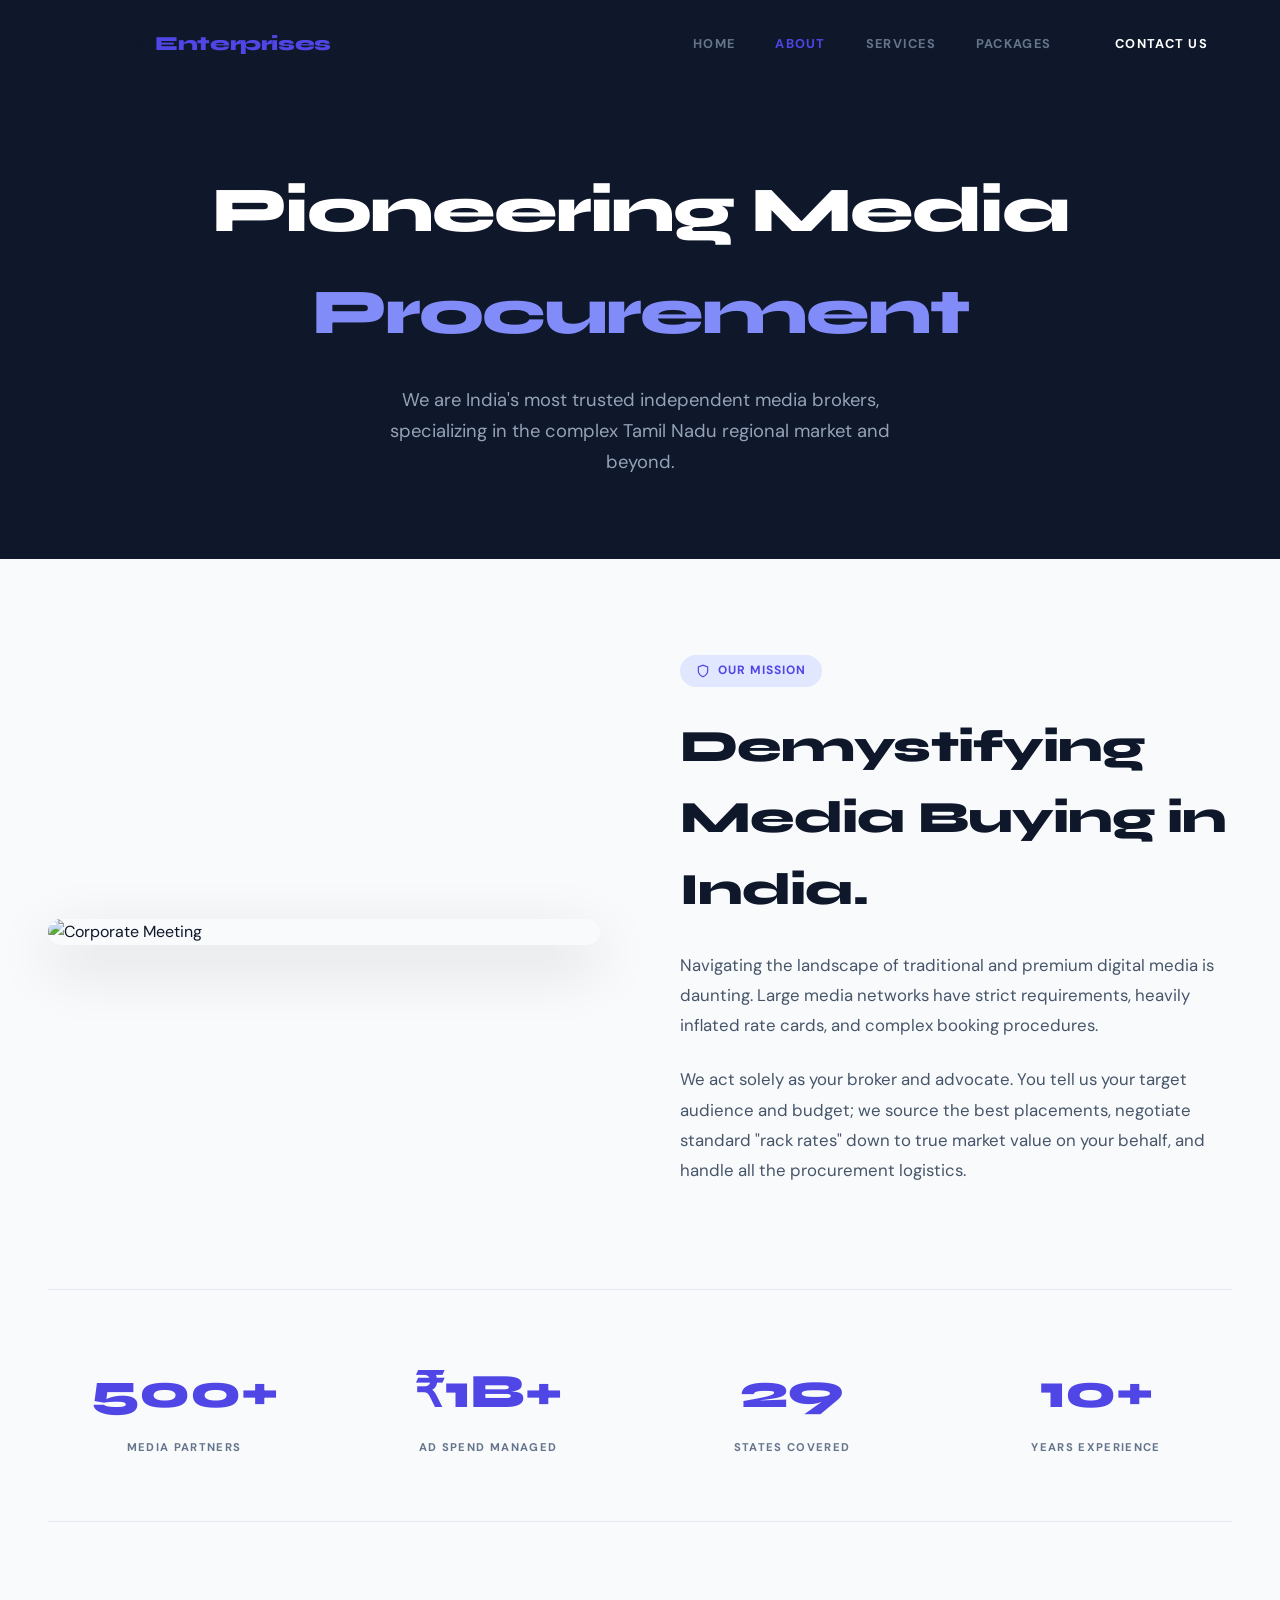
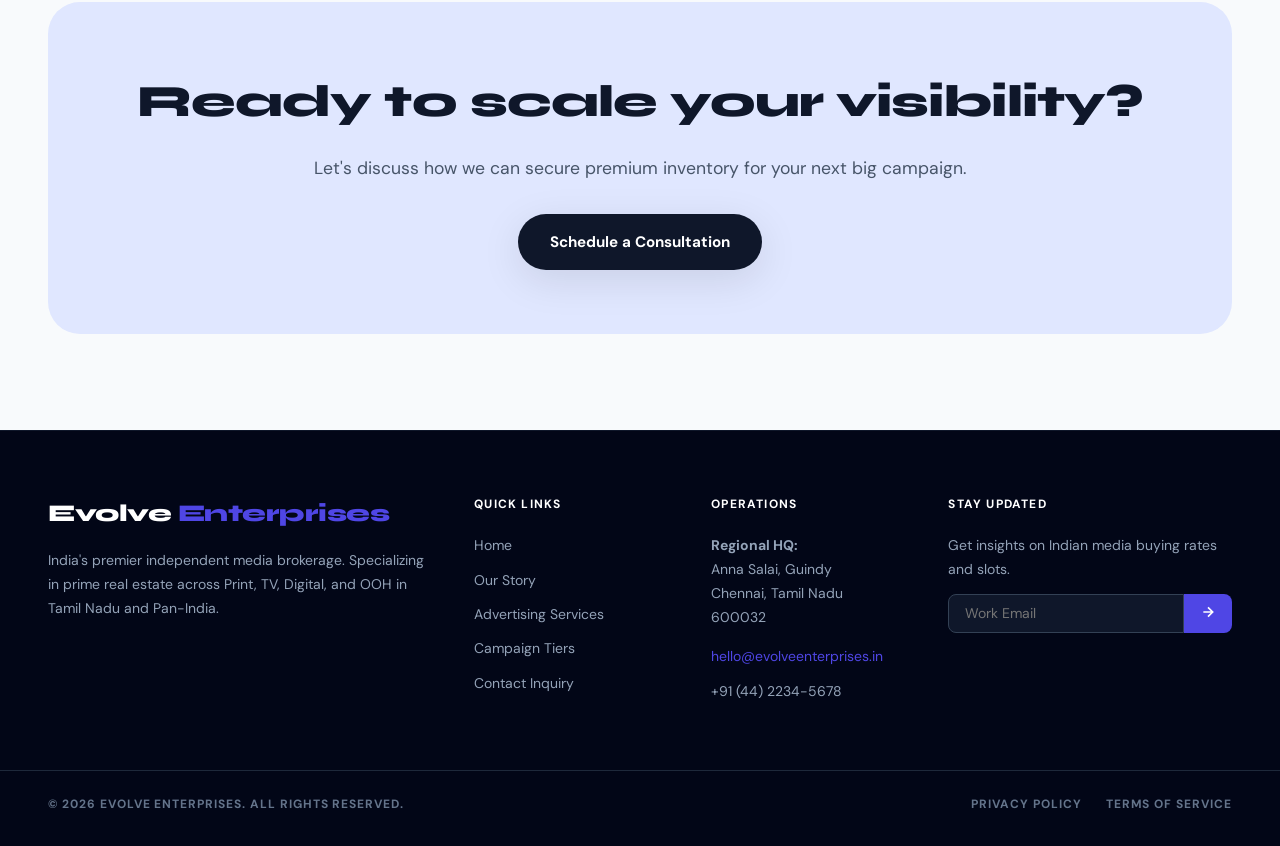
==== pages/about.html @ 765dad12 "Initial commit - Evolve static site" ====
<!DOCTYPE html>
<html lang="en">
<head>
  <meta charset="UTF-8" />
  <meta name="viewport" content="width=device-width, initial-scale=1.0" />
  <title>About — Evolve Enterprises</title>
  <link rel="stylesheet" href="../css/style.css" />
  <style>
    .page-hero {
      background: var(--slate-900);
      color: var(--white);
      padding: 10rem 0 5rem;
      text-align: center;
    }
    .page-hero-title {
      font-family: var(--font-display);
      font-weight: 800;
      font-size: clamp(2.5rem, 5vw, 4rem);
      letter-spacing: -0.03em;
      margin-bottom: 1.25rem;
    }
    .page-hero-title span { color: #818cf8; }
    .page-hero-sub { font-size: 1.15rem; color: var(--slate-400); max-width: 560px; margin: 0 auto; line-height: 1.7; }

    .about-grid { display: grid; grid-template-columns: 1fr 1fr; gap: 5rem; align-items: center; margin-bottom: 5rem; }
    .about-img-wrap { position: relative; }
    .about-img-wrap img { border-radius: var(--radius-2xl); box-shadow: var(--shadow-xl); }
    .about-body { font-size: 1.05rem; color: var(--slate-600); line-height: 1.8; }
    .about-body p { margin-bottom: 1.5rem; }

    .mission-badge {
      display: inline-flex;
      align-items: center;
      gap: 0.5rem;
      padding: 0.4rem 1rem;
      border-radius: var(--radius-full);
      background: var(--indigo-light);
      color: var(--indigo);
      font-size: 0.75rem;
      font-weight: 700;
      text-transform: uppercase;
      letter-spacing: 0.08em;
      margin-bottom: 1.5rem;
    }
    .about-section-title {
      font-family: var(--font-display);
      font-weight: 800;
      font-size: clamp(2rem, 3.5vw, 2.8rem);
      letter-spacing: -0.02em;
      color: var(--slate-900);
      margin-bottom: 1.5rem;
    }

    .stats-row {
      display: grid;
      grid-template-columns: repeat(4, 1fr);
      gap: 2rem;
      padding: 4rem 0;
      border-top: 1px solid var(--slate-200);
      border-bottom: 1px solid var(--slate-200);
      margin-bottom: 5rem;
    }
    .stat-item { text-align: center; }
    .stat-num {
      font-family: var(--font-display);
      font-weight: 800;
      font-size: clamp(2rem, 4vw, 3rem);
      color: var(--indigo);
      margin-bottom: 0.5rem;
    }
    .stat-label {
      font-size: 0.7rem;
      font-weight: 700;
      text-transform: uppercase;
      letter-spacing: 0.12em;
      color: var(--slate-500);
    }

    .cta-box {
      background: var(--indigo-light);
      border-radius: var(--radius-2xl);
      padding: 4rem;
      text-align: center;
    }
    .cta-box-title {
      font-family: var(--font-display);
      font-weight: 800;
      font-size: clamp(2rem, 3.5vw, 3rem);
      color: var(--slate-900);
      letter-spacing: -0.02em;
      margin-bottom: 1rem;
    }
    .cta-box-sub { color: var(--slate-600); font-size: 1.1rem; margin-bottom: 2rem; }

    @media (max-width: 768px) {
      .about-grid { grid-template-columns: 1fr; }
      .about-img-wrap { display: none; }
      .stats-row { grid-template-columns: 1fr 1fr; }
      .cta-box { padding: 2.5rem 1.5rem; }
    }
  </style>
</head>
<body>

<header>
  <div class="nav-inner">
    <a href="../index.html" class="nav-logo">Evolve <span>Enterprises</span></a>
    <nav>
      <a href="../index.html">Home</a>
      <a href="about.html" class="active">About</a>
      <a href="services.html">Services</a>
      <a href="packages.html">Packages</a>
      <a href="contact.html" class="nav-cta">Contact Us</a>
    </nav>
    <button class="hamburger" id="hamburger" aria-label="Open menu">
      <span></span><span></span><span></span>
    </button>
  </div>
</header>

<div class="mobile-menu" id="mobileMenu">
  <button id="closeMenu" style="position:absolute;top:1.5rem;right:1.5rem;background:none;border:none;font-size:2rem;cursor:pointer;color:var(--slate-900);">✕</button>
  <a href="../index.html">Home</a>
  <a href="about.html">About Us</a>
  <a href="services.html">Services</a>
  <a href="packages.html">Packages</a>
  <a href="contact.html" style="color:var(--indigo)">Contact Us</a>
</div>

<!-- HERO -->
<section class="page-hero">
  <div class="container">
    <h1 class="page-hero-title fade-up">Pioneering Media <span>Procurement</span></h1>
    <p class="page-hero-sub fade-up fade-up-d1">We are India's most trusted independent media brokers, specializing in the complex Tamil Nadu regional market and beyond.</p>
  </div>
</section>

<!-- MAIN CONTENT -->
<section class="section">
  <div class="container">
    <div class="about-grid">
      <div class="about-img-wrap fade-up">
        <img src="https://images.unsplash.com/photo-1542744094-3a31f272c490?q=80&w=1000&auto=format&fit=crop" alt="Corporate Meeting" />
      </div>
      <div class="fade-up fade-up-d1">
        <div class="mission-badge">
          <svg xmlns="http://www.w3.org/2000/svg" viewBox="0 0 24 24" fill="none" stroke="currentColor" stroke-width="2" width="14" height="14"><path d="M12 22s8-4 8-10V5l-8-3-8 3v7c0 6 8 10 8 10z"/></svg>
          Our Mission
        </div>
        <h2 class="about-section-title">Demystifying Media Buying in India.</h2>
        <div class="about-body">
          <p>Navigating the landscape of traditional and premium digital media is daunting. Large media networks have strict requirements, heavily inflated rate cards, and complex booking procedures.</p>
          <p>We act solely as your broker and advocate. You tell us your target audience and budget; we source the best placements, negotiate standard "rack rates" down to true market value on your behalf, and handle all the procurement logistics.</p>
        </div>
      </div>
    </div>

    <!-- STATS -->
    <div class="stats-row">
      <div class="stat-item fade-up">
        <div class="stat-num">500+</div>
        <div class="stat-label">Media Partners</div>
      </div>
      <div class="stat-item fade-up fade-up-d1">
        <div class="stat-num">₹1B+</div>
        <div class="stat-label">Ad Spend Managed</div>
      </div>
      <div class="stat-item fade-up fade-up-d2">
        <div class="stat-num">29</div>
        <div class="stat-label">States Covered</div>
      </div>
      <div class="stat-item fade-up fade-up-d3">
        <div class="stat-num">10+</div>
        <div class="stat-label">Years Experience</div>
      </div>
    </div>

    <!-- CTA BOX -->
    <div class="cta-box fade-up">
      <h2 class="cta-box-title">Ready to scale your visibility?</h2>
      <p class="cta-box-sub">Let's discuss how we can secure premium inventory for your next big campaign.</p>
      <a href="contact.html" class="btn btn-dark">Schedule a Consultation</a>
    </div>
  </div>
</section>

<!-- FOOTER -->
<footer>
  <div class="footer-grid">
    <div>
      <div class="footer-brand-name">Evolve <span>Enterprises</span></div>
      <p class="footer-desc">India's premier independent media brokerage. Specializing in prime real estate across Print, TV, Digital, and OOH in Tamil Nadu and Pan-India.</p>
    </div>
    <div class="footer-col">
      <h4>Quick Links</h4>
      <a href="../index.html">Home</a>
      <a href="about.html">Our Story</a>
      <a href="services.html">Advertising Services</a>
      <a href="packages.html">Campaign Tiers</a>
      <a href="contact.html">Contact Inquiry</a>
    </div>
    <div class="footer-col">
      <h4>Operations</h4>
      <p><strong>Regional HQ:</strong><br>Anna Salai, Guindy<br>Chennai, Tamil Nadu 600032</p>
      <a href="mailto:hello@evolveenterprises.in" style="color:var(--indigo);margin-top:1rem">hello@evolveenterprises.in</a>
      <p style="margin-top:0.5rem">+91 (44) 2234-5678</p>
    </div>
    <div class="footer-col">
      <h4>Stay Updated</h4>
      <p>Get insights on Indian media buying rates and slots.</p>
      <form class="footer-newsletter" id="newsletterForm" style="margin-top:0.75rem">
        <input type="email" placeholder="Work Email" required />
        <button type="submit" aria-label="Subscribe">
          <svg xmlns="http://www.w3.org/2000/svg" viewBox="0 0 24 24" fill="none" stroke="currentColor" stroke-width="2.5" width="16" height="16"><path d="M5 12h14M12 5l7 7-7 7"/></svg>
        </button>
      </form>
    </div>
  </div>
  <div class="footer-bottom">
    <div>© <span id="year"></span> Evolve Enterprises. All Rights Reserved.</div>
    <div class="footer-bottom-links">
      <a href="#">Privacy Policy</a>
      <a href="#">Terms of Service</a>
    </div>
  </div>
</footer>

<script src="../js/main.js"></script>
<script type="module" src="../js/firebase.js"></script>
</body>
</html>
---- css/style.css ----
@import url('https://fonts.googleapis.com/css2?family=Syne:wght@400;500;600;700;800&family=DM+Sans:ital,opsz,wght@0,9..40,300;0,9..40,400;0,9..40,500;0,9..40,600;1,9..40,400&display=swap');

:root {
  --indigo: #4f46e5;
  --indigo-dark: #3730a3;
  --indigo-light: #e0e7ff;
  --slate-950: #020617;
  --slate-900: #0f172a;
  --slate-800: #1e293b;
  --slate-700: #334155;
  --slate-600: #475569;
  --slate-500: #64748b;
  --slate-400: #94a3b8;
  --slate-300: #cbd5e1;
  --slate-200: #e2e8f0;
  --slate-100: #f1f5f9;
  --slate-50: #f8fafc;
  --white: #ffffff;
  --font-display: 'Syne', sans-serif;
  --font-body: 'DM Sans', sans-serif;
  --radius-xl: 1.5rem;
  --radius-2xl: 2rem;
  --radius-full: 9999px;
  --shadow-lg: 0 10px 40px rgba(0,0,0,0.1);
  --shadow-xl: 0 20px 60px rgba(0,0,0,0.15);
}

*, *::before, *::after { box-sizing: border-box; margin: 0; padding: 0; }

html { scroll-behavior: smooth; }

body {
  font-family: var(--font-body);
  background: var(--slate-50);
  color: var(--slate-900);
  -webkit-font-smoothing: antialiased;
  line-height: 1.6;
}

img { max-width: 100%; display: block; }
a { text-decoration: none; color: inherit; }

/* ─── NAV ─── */
header {
  position: fixed;
  top: 0;
  width: 100%;
  z-index: 100;
  transition: all 0.3s ease;
  padding: 1.5rem 0;
}
header.scrolled {
  background: rgba(255,255,255,0.92);
  backdrop-filter: blur(12px);
  box-shadow: 0 1px 0 var(--slate-200);
  padding: 1rem 0;
}
.nav-inner {
  max-width: 1280px;
  margin: 0 auto;
  padding: 0 3rem;
  display: flex;
  align-items: center;
  justify-content: space-between;
}
.nav-logo {
  font-family: var(--font-display);
  font-weight: 800;
  font-size: 1.25rem;
  color: var(--slate-900);
  letter-spacing: -0.02em;
}
.nav-logo span { color: var(--indigo); }
nav { display: flex; align-items: center; gap: 2.5rem; }
nav a {
  font-size: 0.8rem;
  font-weight: 700;
  text-transform: uppercase;
  letter-spacing: 0.1em;
  color: var(--slate-500);
  transition: color 0.2s;
}
nav a:hover, nav a.active { color: var(--indigo); }
.nav-cta {
  background: var(--slate-900);
  color: var(--white) !important;
  padding: 0.6rem 1.5rem;
  border-radius: var(--radius-full);
  transition: background 0.2s, transform 0.1s !important;
}
.nav-cta:hover { background: var(--indigo) !important; transform: translateY(-1px); }
.hamburger {
  display: none;
  background: none;
  border: none;
  cursor: pointer;
  padding: 0.5rem;
}
.hamburger span {
  display: block;
  width: 24px;
  height: 2px;
  background: var(--slate-900);
  margin: 5px 0;
  transition: all 0.3s;
}
.mobile-menu {
  display: none;
  position: fixed;
  inset: 0;
  z-index: 90;
  background: var(--white);
  padding: 7rem 2rem 2rem;
  flex-direction: column;
  gap: 2rem;
}
.mobile-menu.open { display: flex; }
.mobile-menu a {
  font-family: var(--font-display);
  font-size: 2rem;
  font-weight: 800;
  color: var(--slate-900);
}
.mobile-menu a:hover { color: var(--indigo); }

/* ─── FOOTER ─── */
footer {
  background: var(--slate-950);
  color: var(--slate-300);
  padding: 4rem 0 2rem;
  border-top: 1px solid var(--slate-900);
}
.footer-grid {
  max-width: 1280px;
  margin: 0 auto;
  padding: 0 3rem;
  display: grid;
  grid-template-columns: 2fr 1fr 1fr 1.5fr;
  gap: 3rem;
  margin-bottom: 4rem;
}
.footer-brand-name {
  font-family: var(--font-display);
  font-weight: 800;
  font-size: 1.5rem;
  color: var(--white);
  margin-bottom: 1rem;
  letter-spacing: -0.02em;
}
.footer-brand-name span { color: var(--indigo); }
.footer-desc { font-size: 0.875rem; color: var(--slate-400); line-height: 1.7; }
.footer-col h4 {
  font-size: 0.75rem;
  font-weight: 700;
  text-transform: uppercase;
  letter-spacing: 0.1em;
  color: var(--white);
  margin-bottom: 1.25rem;
}
.footer-col a {
  display: block;
  font-size: 0.875rem;
  color: var(--slate-400);
  margin-bottom: 0.75rem;
  transition: color 0.2s;
  width: fit-content;
}
.footer-col a:hover { color: var(--indigo); }
.footer-col p { font-size: 0.875rem; color: var(--slate-400); line-height: 1.7; }
.footer-newsletter { display: flex; margin-top: 0.75rem; }
.footer-newsletter input {
  flex: 1;
  background: var(--slate-900);
  border: 1px solid var(--slate-700);
  color: var(--white);
  padding: 0.6rem 1rem;
  border-radius: 0.5rem 0 0 0.5rem;
  font-size: 0.875rem;
  font-family: var(--font-body);
  outline: none;
}
.footer-newsletter input:focus { border-color: var(--indigo); }
.footer-newsletter button {
  background: var(--indigo);
  border: none;
  padding: 0 1rem;
  border-radius: 0 0.5rem 0.5rem 0;
  cursor: pointer;
  color: var(--white);
  transition: background 0.2s;
}
.footer-newsletter button:hover { background: var(--indigo-dark); }
.footer-bottom {
  max-width: 1280px;
  margin: 0 auto;
  padding: 1.5rem 3rem 0;
  border-top: 1px solid var(--slate-800);
  display: flex;
  justify-content: space-between;
  align-items: center;
  font-size: 0.75rem;
  font-weight: 700;
  text-transform: uppercase;
  letter-spacing: 0.08em;
  color: var(--slate-500);
}
.footer-bottom-links { display: flex; gap: 1.5rem; }

/* ─── UTILITIES ─── */
.container { max-width: 1280px; margin: 0 auto; padding: 0 3rem; }
.section { padding: 6rem 0; }
.section-sm { padding: 4rem 0; }

.badge {
  display: inline-flex;
  align-items: center;
  gap: 0.5rem;
  padding: 0.4rem 1rem;
  border-radius: var(--radius-full);
  background: var(--indigo-light);
  color: var(--indigo);
  font-size: 0.75rem;
  font-weight: 700;
  text-transform: uppercase;
  letter-spacing: 0.08em;
  margin-bottom: 1.5rem;
}
.badge .dot {
  width: 6px; height: 6px;
  border-radius: 50%;
  background: var(--indigo);
  animation: pulse 2s infinite;
}
@keyframes pulse {
  0%, 100% { opacity: 1; }
  50% { opacity: 0.4; }
}

.btn {
  display: inline-flex;
  align-items: center;
  gap: 0.5rem;
  padding: 1rem 2rem;
  border-radius: var(--radius-full);
  font-weight: 700;
  font-size: 0.95rem;
  font-family: var(--font-body);
  cursor: pointer;
  transition: all 0.2s;
  border: none;
}
.btn-primary {
  background: var(--indigo);
  color: var(--white);
  box-shadow: 0 8px 24px rgba(79,70,229,0.3);
}
.btn-primary:hover { background: var(--indigo-dark); transform: translateY(-2px); }
.btn-dark {
  background: var(--slate-900);
  color: var(--white);
  box-shadow: var(--shadow-lg);
}
.btn-dark:hover { background: var(--indigo); transform: translateY(-2px); }
.btn-outline {
  background: transparent;
  color: var(--white);
  border: 2px solid rgba(255,255,255,0.4);
}
.btn-outline:hover { background: rgba(255,255,255,0.1); }
.btn-white {
  background: var(--white);
  color: var(--indigo);
  box-shadow: var(--shadow-xl);
}
.btn-white:hover { background: var(--slate-50); transform: translateY(-2px); }

.arrow-icon {
  width: 18px; height: 18px;
  display: inline-block;
  transition: transform 0.2s;
}
.btn:hover .arrow-icon { transform: translateX(3px); }

/* ─── ANIMATIONS ─── */
.fade-up {
  opacity: 0;
  transform: translateY(30px);
  transition: opacity 0.6s ease, transform 0.6s ease;
}
.fade-up.visible { opacity: 1; transform: translateY(0); }
.fade-up-d1 { transition-delay: 0.1s; }
.fade-up-d2 { transition-delay: 0.2s; }
.fade-up-d3 { transition-delay: 0.3s; }
.fade-up-d4 { transition-delay: 0.4s; }
.fade-up-d5 { transition-delay: 0.5s; }

/* ─── RESPONSIVE ─── */
@media (max-width: 768px) {
  .nav-inner { padding: 0 1.5rem; }
  nav { display: none; }
  .hamburger { display: block; }
  .container { padding: 0 1.5rem; }
  .section { padding: 4rem 0; }
  .footer-grid { grid-template-columns: 1fr; padding: 0 1.5rem; }
  .footer-bottom { flex-direction: column; gap: 1rem; padding: 1.5rem 1.5rem 0; }
}
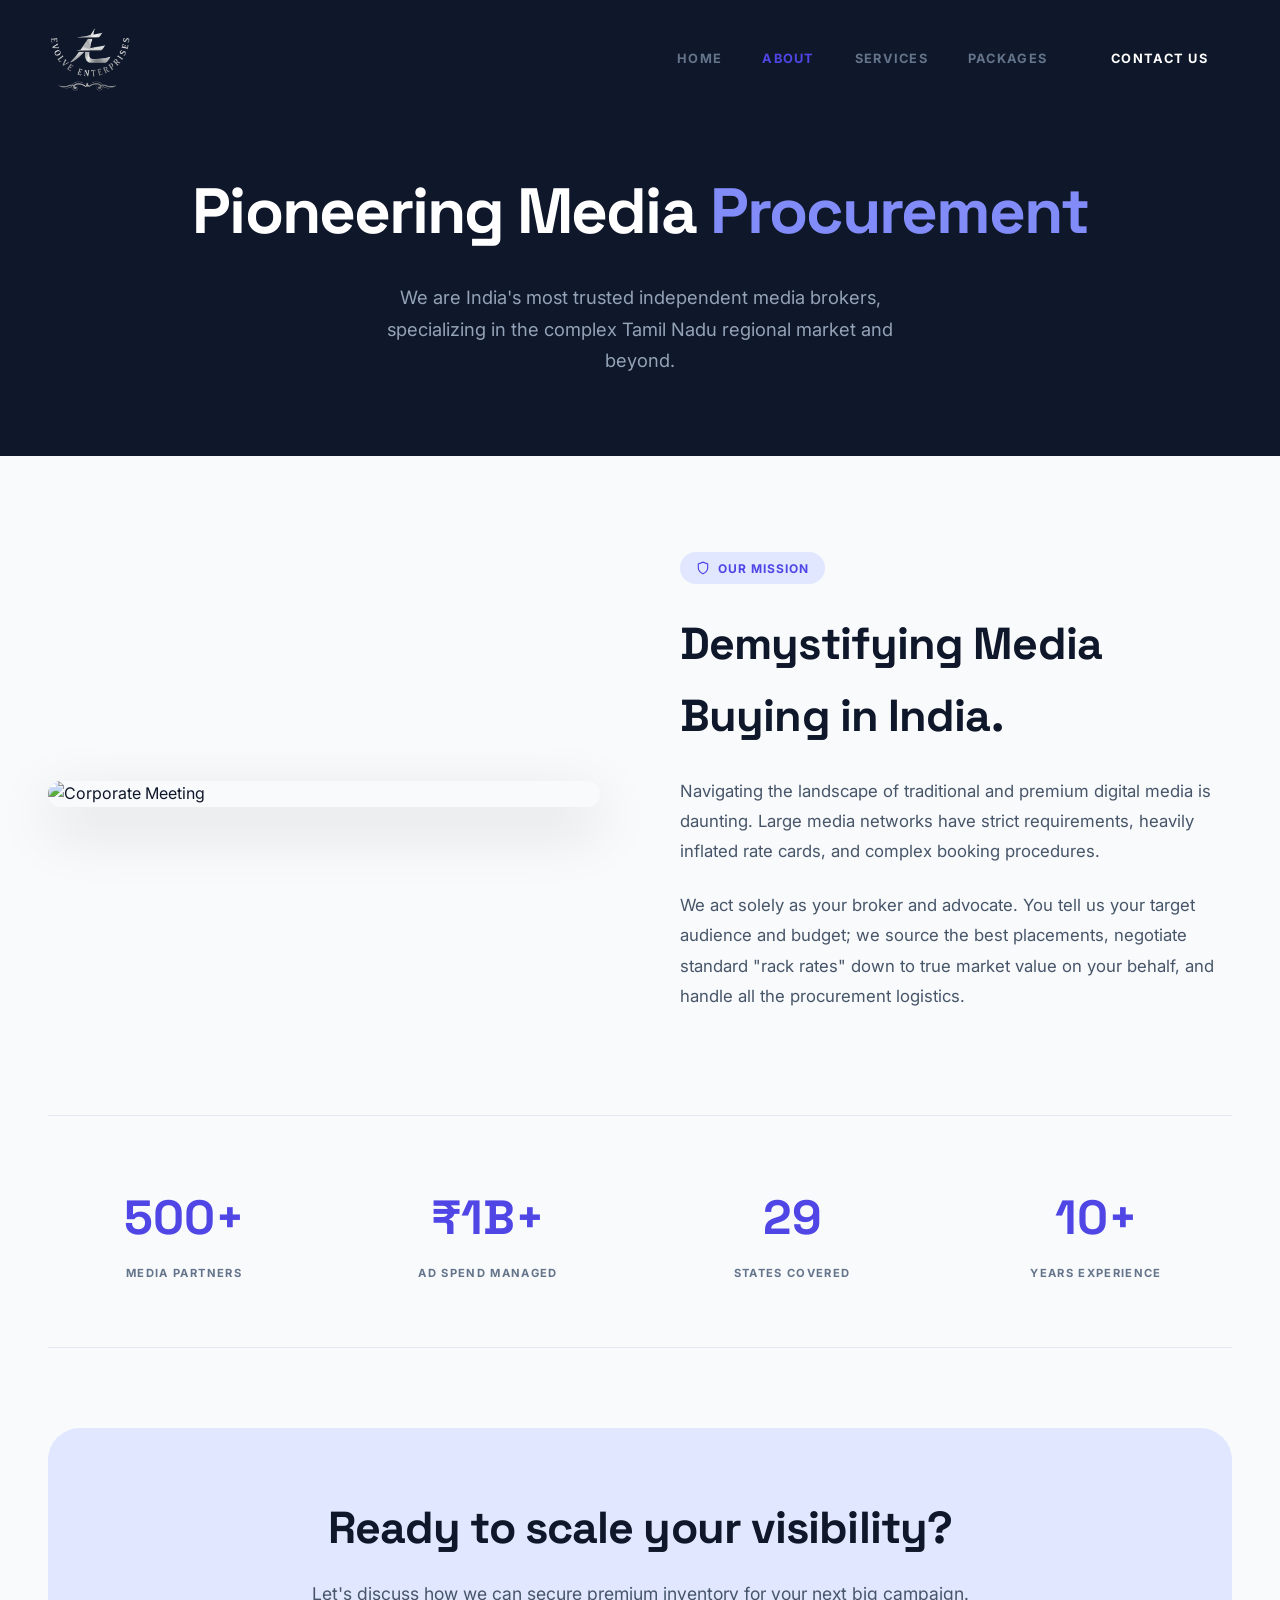
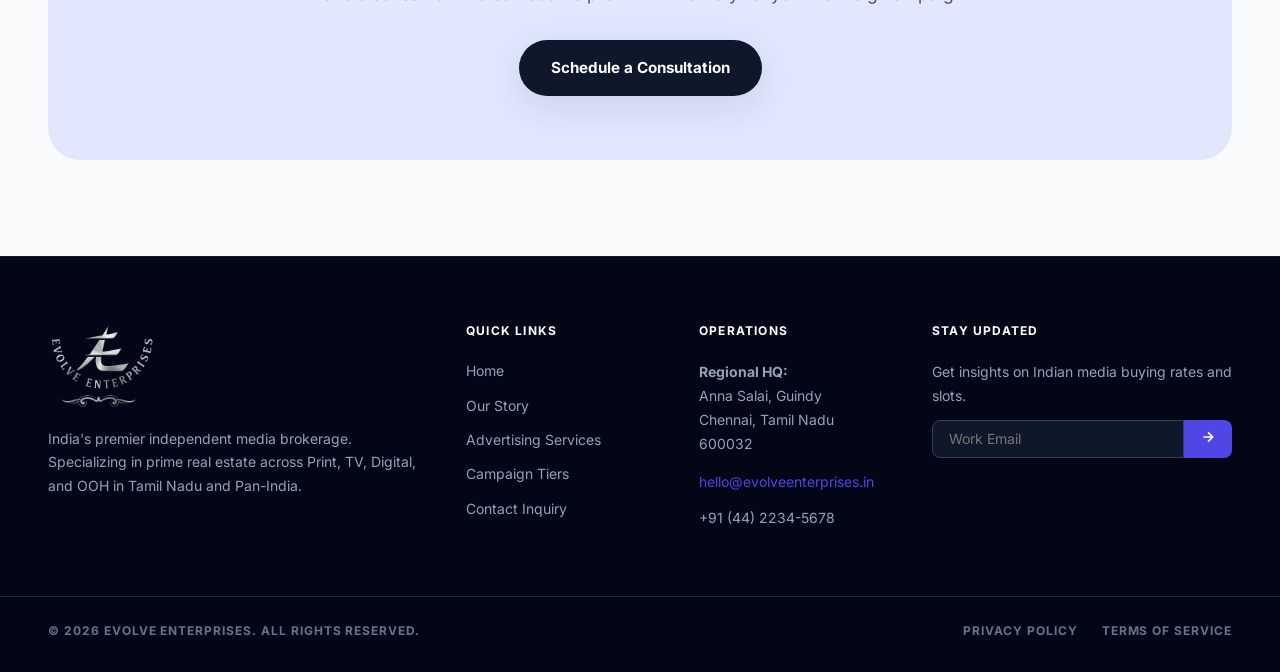
==== commit 114d944f: "logo & Faicon update" ====
--- a/pages/about.html
+++ b/pages/about.html
@@ -4,6 +4,7 @@
   <meta charset="UTF-8" />
   <meta name="viewport" content="width=device-width, initial-scale=1.0" />
   <title>About — Evolve Enterprises</title>
+  <link rel="icon" href="../EvolveEnt-Favicon.png" type="image/png" />
   <link rel="stylesheet" href="../css/style.css" />
   <style>
     .page-hero {
@@ -104,7 +105,9 @@
 
 <header>
   <div class="nav-inner">
-    <a href="../index.html" class="nav-logo">Evolve <span>Enterprises</span></a>
+    <a href="../index.html" class="nav-logo" aria-label="Evolve Enterprises home">
+      <img src="../EvolveEnt-Logo.png" alt="Evolve Enterprises">
+    </a>
     <nav>
       <a href="../index.html">Home</a>
       <a href="about.html" class="active">About</a>
@@ -188,7 +191,9 @@
 <footer>
   <div class="footer-grid">
     <div>
-      <div class="footer-brand-name">Evolve <span>Enterprises</span></div>
+      <div class="footer-brand-name">
+        <img src="../EvolveEnt-Logo.png" alt="Evolve Enterprises">
+      </div>
       <p class="footer-desc">India's premier independent media brokerage. Specializing in prime real estate across Print, TV, Digital, and OOH in Tamil Nadu and Pan-India.</p>
     </div>
     <div class="footer-col">
--- a/css/style.css
+++ b/css/style.css
@@ -1,5 +1,4 @@
-@import url('https://fonts.googleapis.com/css2?family=Syne:wght@400;500;600;700;800&family=DM+Sans:ital,opsz,wght@0,9..40,300;0,9..40,400;0,9..40,500;0,9..40,600;1,9..40,400&display=swap');
-
+@import url('https://fonts.googleapis.com/css2?family=Inter:wght@300;400;500;600;800&family=Space+Grotesk:wght@500;600;700;800&display=swap');
 :root {
   --indigo: #4f46e5;
   --indigo-dark: #3730a3;
@@ -16,8 +15,8 @@
   --slate-100: #f1f5f9;
   --slate-50: #f8fafc;
   --white: #ffffff;
-  --font-display: 'Syne', sans-serif;
-  --font-body: 'DM Sans', sans-serif;
+  --font-display: 'Space Grotesk', sans-serif;
+  --font-body: 'Inter', sans-serif;
   --radius-xl: 1.5rem;
   --radius-2xl: 2rem;
   --radius-full: 9999px;
@@ -64,13 +63,16 @@
   justify-content: space-between;
 }
 .nav-logo {
-  font-family: var(--font-display);
-  font-weight: 800;
-  font-size: 1.25rem;
-  color: var(--slate-900);
-  letter-spacing: -0.02em;
-}
-.nav-logo span { color: var(--indigo); }
+  display: inline-flex;
+  align-items: center;
+  flex-shrink: 0;
+}
+.nav-logo img {
+  width: auto;
+  height: clamp(52px, 6vw, 70px);
+  max-width: 156px;
+  object-fit: contain;
+}
 nav { display: flex; align-items: center; gap: 2.5rem; }
 nav a {
   font-size: 0.8rem;
@@ -140,14 +142,14 @@
   margin-bottom: 4rem;
 }
 .footer-brand-name {
-  font-family: var(--font-display);
-  font-weight: 800;
-  font-size: 1.5rem;
-  color: var(--white);
   margin-bottom: 1rem;
-  letter-spacing: -0.02em;
-}
-.footer-brand-name span { color: var(--indigo); }
+}
+.footer-brand-name img {
+  width: auto;
+  height: clamp(70px, 7vw, 92px);
+  max-width: 190px;
+  object-fit: contain;
+}
 .footer-desc { font-size: 0.875rem; color: var(--slate-400); line-height: 1.7; }
 .footer-col h4 {
   font-size: 0.75rem;
